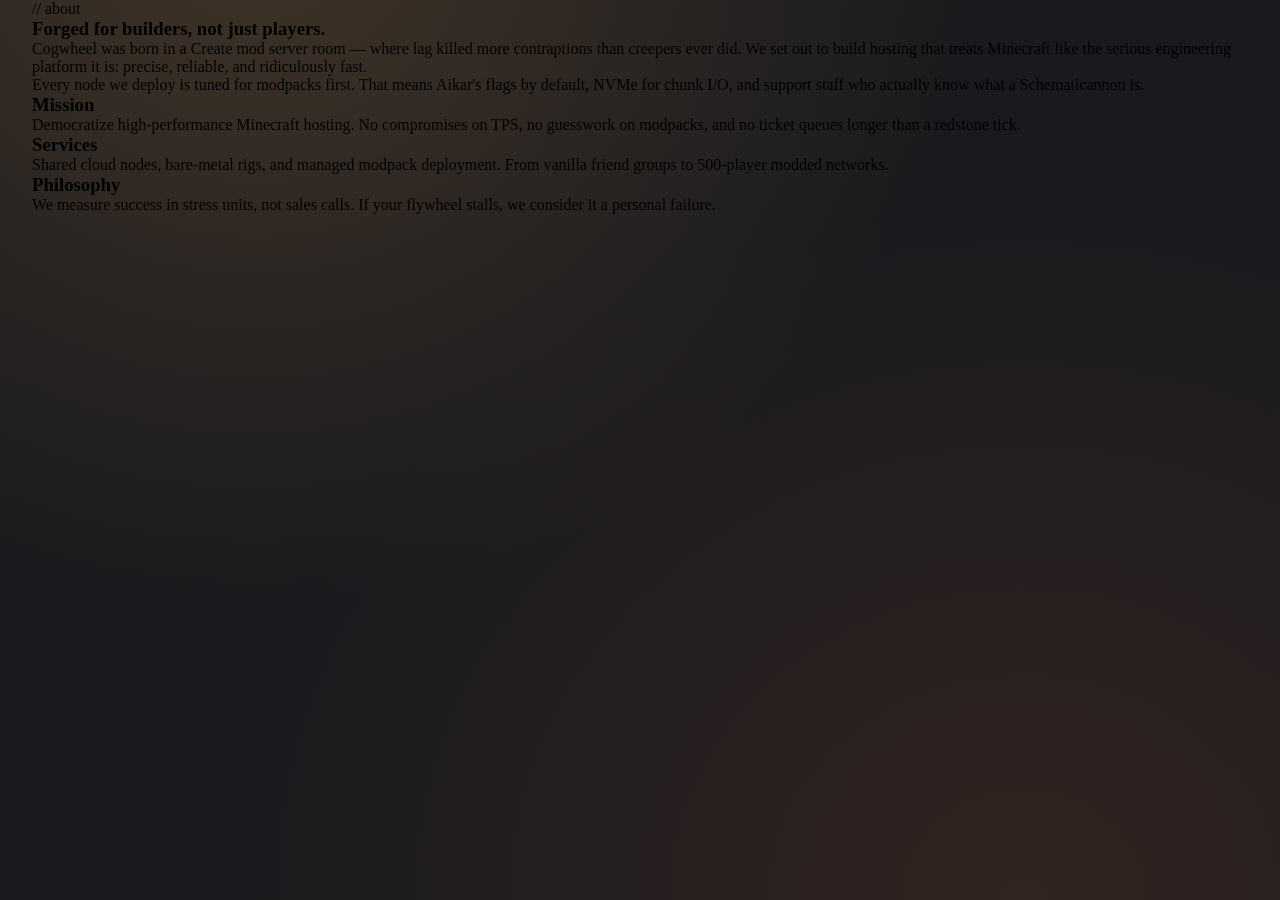
==== pages/about.html @ 3399e0dd "feat: add about page and form structure with associated styles" ====
<!doctype html>
<html lang="en">
  <head>
    <meta charset="UTF-8" />
    <meta name="viewport" content="width=device-width, initial-scale=1.0" />
    <link rel="stylesheet" href="../styles/reset.css" />
    <link rel="stylesheet" href="../styles/variables.css" />
    <link rel="stylesheet" href="../styles/main.css" />
    <link rel="stylesheet" href="../styles/about.css" />
    <link rel="preconnect" href="https://fonts.googleapis.com" />
    <link rel="preconnect" href="https://fonts.gstatic.com" crossorigin />
    <link
      href="https://fonts.googleapis.com/css2?family=Cinzel:wght@400..900&family=Inter:ital,opsz,wght@0,14..32,100..900;1,14..32,100..900&family=JetBrains+Mono:ital,wght@0,100..800;1,100..800&display=swap"
      rel="stylesheet"
    />
    <title>Cogwheel Hosting - About</title>
  </head>

  <body>
    <section class="about">
      <div class="container">
        <div class="about-text">
          <span class="copper-text">// about</span>
          <h3 class="title">Forged for builders, <span class="accent">not just players</span>.</h3>
          <p class="paragraph">
            Cogwheel was born in a Create mod server room — where lag killed more contraptions than
            creepers ever did. We set out to build hosting that treats Minecraft like the serious
            engineering platform it is: precise, reliable, and ridiculously fast.
          </p>
          <p class="paragraph">
            Every node we deploy is tuned for modpacks first. That means Aikar's flags by default,
            NVMe for chunk I/O, and support staff who actually know what a Schematicannon is.
          </p>
        </div>
        <div class="about-cards">
          <div class="card">
            <h3 class="card-title">Mission</h3>
            <p class="card-paragraph">
              Democratize high-performance Minecraft hosting. No compromises on TPS, no guesswork on
              modpacks, and no ticket queues longer than a redstone tick.
            </p>
          </div>
          <div class="card">
            <h3 class="card-title">Services</h3>
            <p class="card-paragraph">
              Shared cloud nodes, bare-metal rigs, and managed modpack deployment. From vanilla
              friend groups to 500-player modded networks.
            </p>
          </div>
          <div class="card">
            <h3 class="card-title">Philosophy</h3>
            <p class="card-paragraph">
              We measure success in stress units, not sales calls. If your flywheel stalls, we
              consider it a personal failure.
            </p>
          </div>
        </div>
      </div>
    </section>
  </body>
</html>
---- styles/variables.css ----
:root {
  /* Font-families */
  --font-family-primary: "Inter", sans-serif;
  --font-family-monospaced: "JetBrains Mono", monospace;
  --font-family-titles: "Cinzel", serif;

  /* Font-sizes */
  --font-size-sm: 0.875rem; /* 14px - Metadados, datas, labels de formulário e rodapés */
  --font-size-base: 1rem; /* 16px - Padrão universal e obrigatório para textos e parágrafos */
  --font-size-md: 1.25rem; /* 20px - Subtítulos (H3/H4) ou textos de destaque no card */
  --font-size-lg: 2rem; /* 32px - Títulos de seção (H2) */
  --font-size-xlg: 4rem; /* 64px - Títulos gigantes da Hero Section (H1) */

  /* Texts Colors */
  --text-main: hsl(37, 35%, 91%);
  --text-muted: hsl(36, 10%, 60%);
  --text-accent-brass: hsl(39, 82%, 60%);

  /* Metallic Colours */
  --andesite-dark: hsl(240, 7%, 11%);
  --andesite-polish: hsl(240, 5%, 18%);
  --andesite-highlight: hsl(240, 4%, 40%);

  --brass-dark: hsl(36, 56%, 35%);
  --brass-base: hsl(36, 64%, 54%);
  --brass-highlight: hsl(33, 84%, 63%);

  --copper-dark: hsl(20, 48%, 27%);
  --copper-base: hsl(20, 51%, 38%);
  --copper-highlight: hsl(20, 63%, 48%);

  /* Button Specific Colours */

  --btn-brass-top: #ffc570;
  --btn-brass-base: #f0a950;
  --btn-brass-bottom: #d4983e;
  --btn-brass-border: #d4983e;
  --btn-brass-text: #121214;

  --btn-andesite-top: #43434c;
  --btn-andesite-base: #2c2c31;
  --btn-andesite-bottom: #1a1a1e;
  --btn-andesite-border: #3f3f46;
  --btn-andesite-text: #b5b5ba;
  --btn-andesite-text-hover: #ffffff;
}
---- styles/main.css ----
.container {
  max-width: 1280px;
  width: 100%;
  padding: 0 2rem;
  margin: 0 auto;
}

body {
  width: 100%;
  min-height: 100vh;
  background-attachment: fixed;

  /* Background gradient color */
  background-color: var(--andesite-dark);
  background-image:
    radial-gradient(
      ellipse at 20% -10%,
      color-mix(in srgb, var(--brass-highlight) 18%, transparent),
      transparent 50%
    ),
    radial-gradient(
      ellipse at 80% 100%,
      color-mix(in srgb, var(--copper-highlight) 14%, transparent),
      transparent 55%
    );
}

/* ----------------------- Navbar Styling ------------------------- */
.navbar {
  width: 100%;
  padding: 1.5rem 0;

  display: flex;
  justify-content: space-between;
  align-items: center;
}

.navbar .logo {
  font-family: var(--font-family-primary);
  font-size: var(--font-size-sm);
  font-weight: 400;
  color: var(--text-muted);
  letter-spacing: 0.3em;
  text-transform: uppercase;
}

.navbar .accent {
  font-family: var(--font-family-titles);
  font-size: var(--font-size-md);
  font-weight: 500;
  letter-spacing: 0.05em;
  color: var(--text-accent-brass);
}

.navbar .navbar-list {
  width: 50%;

  display: flex;
  justify-content: flex-end;
  align-items: center;
  gap: 2.75rem;

  font-family: var(--font-family-primary);
  font-size: var(--font-size-sm);
  color: var(--text-muted);
}

.navbar .navbar-item {
  transition: 0.2s all ease-in-out;
}

.navbar .navbar-item:hover {
  transform: translateY(-1px);
  color: var(--btn-andesite-text-hover);
}

/* ----------------------- Hero Styling ------------------------- */
.hero {
  margin-top: 8rem;
}

.hero .container {
  display: flex;
  flex-direction: column;
  gap: 2rem;
}

.hero .title {
  font-family: var(--font-family-titles);
  font-size: var(--font-size-xlg);
  font-weight: 500;
  line-height: 0.95;
  text-align: center;
  color: var(--text-main);
}

.hero .accent {
  color: var(--text-accent-brass);
}

.hero .paragraph {
  width: 50%;
  margin: 0 auto;

  font-family: var(--font-family-primary);
  font-size: var(--font-size-md);
  font-weight: 400;
  text-align: center;
  color: var(--text-muted);
}

/* ----------------------- Hero Buttons Styling ------------------------- */
.container-btns {
  margin-top: 2rem;

  display: flex;
  justify-content: center;
  align-items: center;
  gap: 1rem;
}

.container-btns .btn {
  padding: 1rem 2.5rem;

  border: none;
  border-radius: 8px;
  cursor: pointer;

  font-size: var(--font-size-base);
  font-family: var(--font-family-monospaced);
  transition: all 0.2s ease;
}

.container-btns .brass-plate {
  font-family: var(--font-family-titles);
  font-weight: 500;
  color: var(--btn-brass-text);

  background: linear-gradient(180deg, var(--btn-brass-base) 0%, var(--btn-brass-bottom) 100%);
  border-color: var(--btn-brass-border);
  box-shadow:
    inset 0 1px 1px rgba(255, 255, 255, 0.4),
    0 4px 12px rgba(240, 169, 80, 0.2);
}

.container-btns .brass-plate:hover {
  background: linear-gradient(180deg, var(--btn-brass-top) 0%, var(--btn-brass-base) 100%);
  transform: translateY(-2px);
  box-shadow:
    inset 0 1px 1px rgba(255, 255, 255, 0.6),
    0 6px 16px rgba(240, 169, 80, 0.3);
}

/* Estado Active (Momento do clique) */
.container-btns .brass-plate:active {
  transform: translateY(0);
  box-shadow: none;
}

.container-btns .andesite-casing {
  background: linear-gradient(180deg, var(--btn-andesite-base) 0%, var(--btn-andesite-bottom) 100%);
  color: var(--btn-andesite-text);
  border: 1px solid var(--btn-andesite-border);
  box-shadow: inset 0 1px 1px rgba(255, 255, 255, 0.05);
}

.container-btns .andesite-casing:hover {
  background: linear-gradient(180deg, var(--btn-andesite-top) 0%, var(--btn-andesite-base) 100%);
  color: var(--btn-andesite-text-hover);
  border-color: #52525b;
  transform: translateY(-2px);
  box-shadow:
    inset 0 1px 1px rgba(255, 255, 255, 0.1),
    0 4px 12px rgba(0, 0, 0, 0.3);
}

.container-btns .andesite-casing:active {
  transform: translateY(0);
  box-shadow: inset 0 2px 4px rgba(0, 0, 0, 0.2);
}
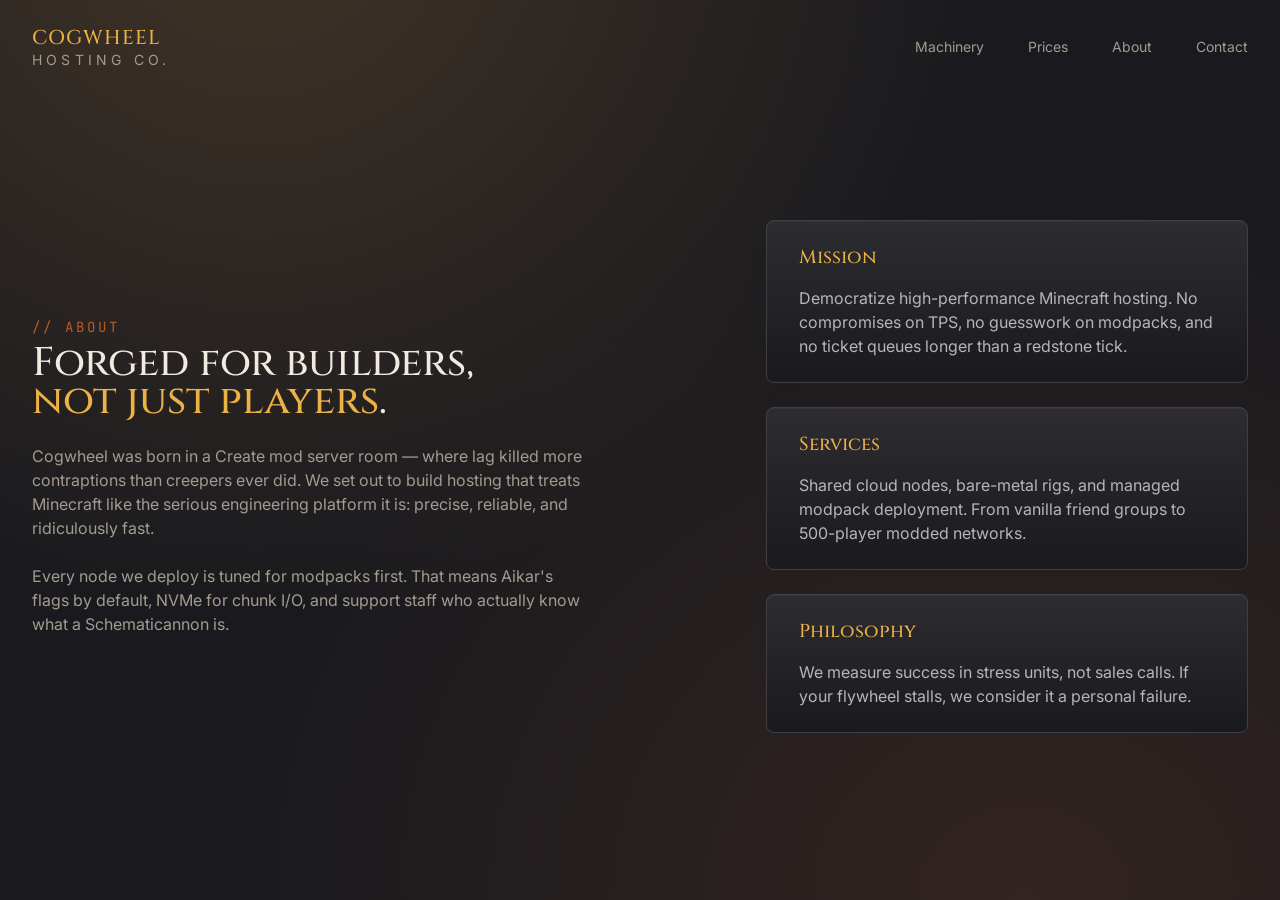
==== commit b2ab05c3: "feat: add header navigation to page about and update about section styling" ====
--- a/pages/about.html
+++ b/pages/about.html
@@ -17,11 +17,26 @@
   </head>
 
   <body>
+    <header class="header">
+      <div class="container">
+        <nav class="navbar">
+          <h3 class="logo"><span class="accent">Cogwheel</span><br />hosting co.</h3>
+          <ul class="navbar-list">
+            <li class="navbar-item"><a class="navbar-link" href="">Machinery</a></li>
+            <li class="navbar-item"><a class="navbar-link" href="">Prices</a></li>
+            <li class="navbar-item"><a class="navbar-link" href="./pages/about.html">About</a></li>
+            <li class="navbar-item"><a class="navbar-link" href="">Contact</a></li>
+          </ul>
+        </nav>
+      </div>
+    </header>
     <section class="about">
       <div class="container">
         <div class="about-text">
           <span class="copper-text">// about</span>
-          <h3 class="title">Forged for builders, <span class="accent">not just players</span>.</h3>
+          <h3 class="title">
+            Forged for builders,<br /><span class="accent">not just players</span>.
+          </h3>
           <p class="paragraph">
             Cogwheel was born in a Create mod server room — where lag killed more contraptions than
             creepers ever did. We set out to build hosting that treats Minecraft like the serious
--- a/styles/variables.css
+++ b/styles/variables.css
@@ -8,7 +8,7 @@
   --font-size-sm: 0.875rem; /* 14px - Metadados, datas, labels de formulário e rodapés */
   --font-size-base: 1rem; /* 16px - Padrão universal e obrigatório para textos e parágrafos */
   --font-size-md: 1.25rem; /* 20px - Subtítulos (H3/H4) ou textos de destaque no card */
-  --font-size-lg: 2rem; /* 32px - Títulos de seção (H2) */
+  --font-size-lg: 2.5rem; /* 32px - Títulos de seção (H2) */
   --font-size-xlg: 4rem; /* 64px - Títulos gigantes da Hero Section (H1) */
 
   /* Texts Colors */
@@ -28,6 +28,7 @@
   --copper-dark: hsl(20, 48%, 27%);
   --copper-base: hsl(20, 51%, 38%);
   --copper-highlight: hsl(20, 63%, 48%);
+  --copper-text: hsl(21, 64%, 44%);
 
   /* Button Specific Colours */
 
--- a/styles/main.css
+++ b/styles/main.css
@@ -166,7 +166,7 @@
 
 .container-btns .andesite-casing:hover {
   background: linear-gradient(180deg, var(--btn-andesite-top) 0%, var(--btn-andesite-base) 100%);
-  color: var(--btn-andesite-text-hover);
+  color: var(--text-accent-brass);
   border-color: #52525b;
   transform: translateY(-2px);
   box-shadow:
--- a/styles/about.css
+++ b/styles/about.css
@@ -0,0 +1,73 @@
+.about .container {
+  margin-top: 8rem;
+  display: flex;
+  align-items: center;
+  gap: 2rem;
+}
+
+.about .about-text,
+.about .about-cards {
+  display: flex;
+  flex-direction: column;
+  gap: 1.5rem;
+}
+
+/* ----------------------- About Left Side ------------------------- */
+.about-text .copper-text {
+  font-family: var(--font-family-monospaced);
+  font-size: var(--font-size-sm);
+  font-weight: 400;
+  letter-spacing: 3px;
+  color: var(--copper-text);
+  text-transform: uppercase;
+}
+
+.about-text .title {
+  margin-top: -1rem;
+  font-family: var(--font-family-titles);
+  font-size: var(--font-size-lg);
+  font-weight: 500;
+  line-height: 0.95;
+  color: var(--text-main);
+}
+
+.about-text .accent {
+  color: var(--text-accent-brass);
+}
+
+.about-text .paragraph {
+  max-width: 80%;
+  font-family: var(--font-family-primary);
+  line-height: 1.5;
+  color: var(--text-muted);
+}
+
+/* ----------------------- About Right Side ------------------------- */
+.about-cards .card {
+  padding: 1.5rem 2rem;
+  background: linear-gradient(180deg, var(--btn-andesite-base) 0%, var(--btn-andesite-bottom) 100%);
+  color: var(--btn-andesite-text);
+  border: 1px solid var(--btn-andesite-border);
+  border-radius: 8px;
+  box-shadow: inset 0 1px 1px rgba(255, 255, 255, 0.05);
+  transition: 0.2s all ease-in-out;
+}
+
+.about-cards .card:hover {
+  transform: translateY(-2px);
+  box-shadow:
+    inset 0 1px 1px rgba(255, 255, 255, 0.1),
+    0 4px 12px rgba(0, 0, 0, 0.3);
+}
+
+.card .card-title {
+  margin-bottom: 1rem;
+  font-family: var(--font-family-titles);
+  font-weight: 500;
+  color: var(--text-accent-brass);
+}
+
+.card .card-paragraph {
+  font-family: var(--font-family-primary);
+  line-height: 1.5;
+}
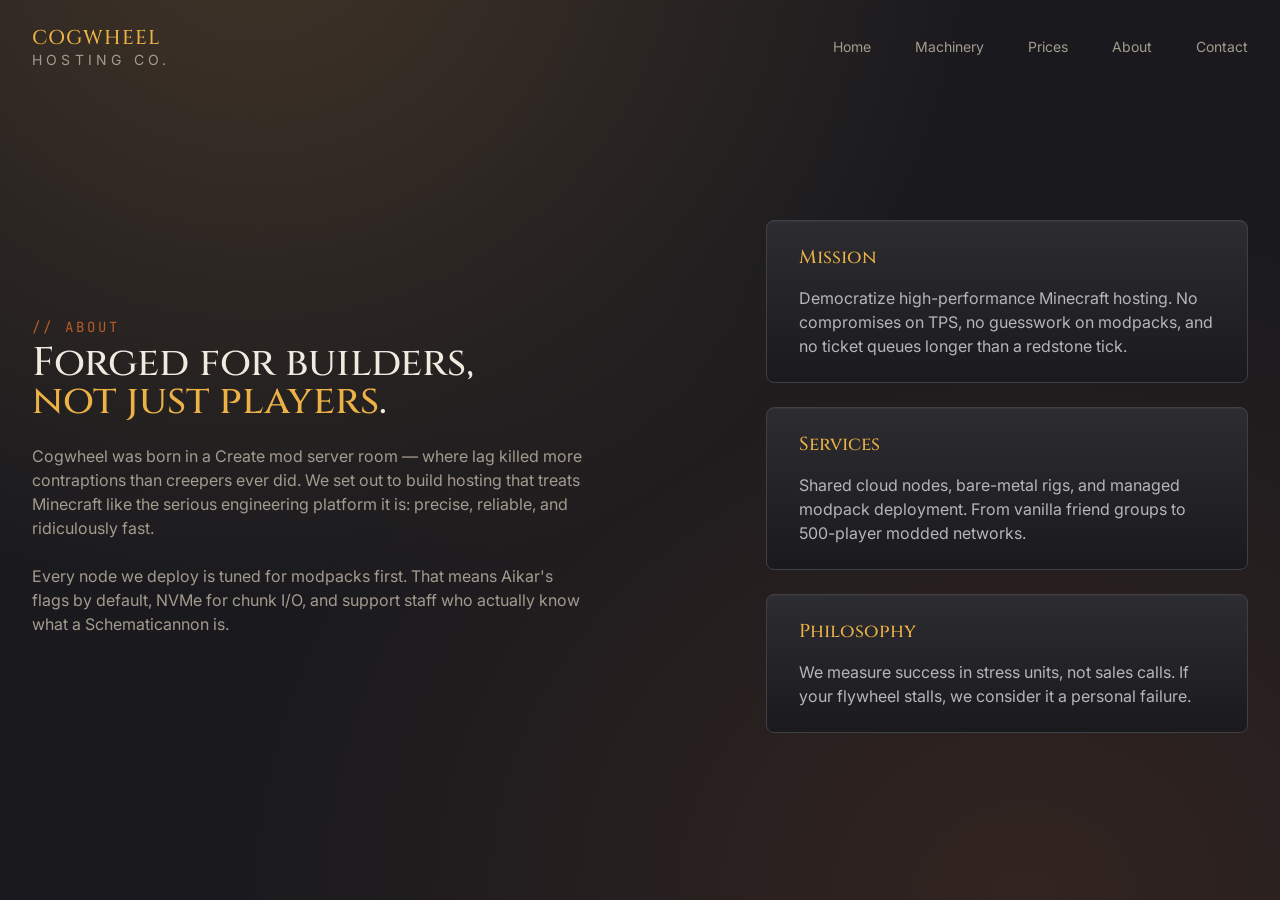
==== commit 22902d8d: "feat: update navigation links to include Home and add prices section" ====
--- a/pages/about.html
+++ b/pages/about.html
@@ -5,7 +5,7 @@
     <meta name="viewport" content="width=device-width, initial-scale=1.0" />
     <link rel="stylesheet" href="../styles/reset.css" />
     <link rel="stylesheet" href="../styles/variables.css" />
-    <link rel="stylesheet" href="../styles/main.css" />
+    <link rel="stylesheet" href="../styles/index.css" />
     <link rel="stylesheet" href="../styles/about.css" />
     <link rel="preconnect" href="https://fonts.googleapis.com" />
     <link rel="preconnect" href="https://fonts.gstatic.com" crossorigin />
@@ -22,6 +22,7 @@
         <nav class="navbar">
           <h3 class="logo"><span class="accent">Cogwheel</span><br />hosting co.</h3>
           <ul class="navbar-list">
+            <li class="navbar-item"><a class="navbar-link" href="../index.html">Home</a></li>
             <li class="navbar-item"><a class="navbar-link" href="">Machinery</a></li>
             <li class="navbar-item"><a class="navbar-link" href="">Prices</a></li>
             <li class="navbar-item"><a class="navbar-link" href="./pages/about.html">About</a></li>
@@ -30,6 +31,7 @@
         </nav>
       </div>
     </header>
+
     <section class="about">
       <div class="container">
         <div class="about-text">
--- a/styles/index.css
+++ b/styles/index.css
@@ -0,0 +1,276 @@
+.container {
+  max-width: 1280px;
+  width: 100%;
+  padding: 0 2rem;
+  margin: 0 auto;
+}
+
+body {
+  width: 100%;
+  min-height: 100vh;
+  background-attachment: fixed;
+
+  /* Background gradient color */
+  background-color: var(--andesite-dark);
+  background-image:
+    radial-gradient(
+      ellipse at 20% -10%,
+      color-mix(in srgb, var(--brass-highlight) 18%, transparent),
+      transparent 50%
+    ),
+    radial-gradient(
+      ellipse at 80% 100%,
+      color-mix(in srgb, var(--copper-highlight) 14%, transparent),
+      transparent 55%
+    );
+}
+
+/* ----------------------- Navbar Styling ------------------------- */
+.navbar {
+  width: 100%;
+  padding: 1.5rem 0;
+
+  display: flex;
+  justify-content: space-between;
+  align-items: center;
+}
+
+.navbar .logo {
+  font-family: var(--font-family-primary);
+  font-size: var(--font-size-sm);
+  font-weight: 400;
+  color: var(--text-muted);
+  letter-spacing: 0.3em;
+  text-transform: uppercase;
+}
+
+.navbar .accent {
+  font-family: var(--font-family-titles);
+  font-size: var(--font-size-md);
+  font-weight: 500;
+  letter-spacing: 0.05em;
+  color: var(--text-accent-brass);
+}
+
+.navbar .navbar-list {
+  width: 50%;
+
+  display: flex;
+  justify-content: flex-end;
+  align-items: center;
+  gap: 2.75rem;
+
+  font-family: var(--font-family-primary);
+  font-size: var(--font-size-sm);
+  color: var(--text-muted);
+}
+
+.navbar .navbar-item {
+  transition: 0.2s all ease-in-out;
+}
+
+.navbar .navbar-item:hover {
+  transform: translateY(-1px);
+  color: var(--btn-andesite-text-hover);
+}
+
+/* ----------------------- Hero Styling ------------------------- */
+.hero {
+  padding: 11rem 0;
+}
+
+.hero .container {
+  display: flex;
+  flex-direction: column;
+  gap: 2rem;
+}
+
+.hero .title {
+  font-family: var(--font-family-titles);
+  font-size: var(--font-size-xlg);
+  font-weight: 500;
+  line-height: 0.95;
+  text-align: center;
+  color: var(--text-main);
+}
+
+.hero .accent {
+  color: var(--text-accent-brass);
+}
+
+.hero .paragraph {
+  width: 50%;
+  margin: 0 auto;
+
+  font-family: var(--font-family-primary);
+  font-size: var(--font-size-md);
+  font-weight: 400;
+  text-align: center;
+  color: var(--text-muted);
+}
+
+/* ----------------------- Hero Buttons Styling ------------------------- */
+.container-btns {
+  margin-top: 2rem;
+
+  display: flex;
+  justify-content: center;
+  align-items: center;
+  gap: 1rem;
+}
+
+.container-btns .btn {
+  padding: 1rem 2.5rem;
+
+  border: none;
+  border-radius: 8px;
+  cursor: pointer;
+
+  font-size: var(--font-size-base);
+  font-family: var(--font-family-monospaced);
+  transition: all 0.2s ease;
+}
+
+.container-btns .brass-plate {
+  font-family: var(--font-family-titles);
+  font-weight: 500;
+  color: var(--btn-brass-text);
+
+  background: linear-gradient(180deg, var(--btn-brass-base) 0%, var(--btn-brass-bottom) 100%);
+  border-color: var(--btn-brass-border);
+  box-shadow:
+    inset 0 1px 1px rgba(255, 255, 255, 0.4),
+    0 4px 12px rgba(240, 169, 80, 0.2);
+}
+
+.container-btns .brass-plate:hover {
+  background: linear-gradient(180deg, var(--btn-brass-top) 0%, var(--btn-brass-base) 100%);
+  transform: translateY(-2px);
+  box-shadow:
+    inset 0 1px 1px rgba(255, 255, 255, 0.6),
+    0 6px 16px rgba(240, 169, 80, 0.3);
+}
+
+/* Estado Active (Momento do clique) */
+.container-btns .brass-plate:active {
+  transform: translateY(0);
+  box-shadow: none;
+}
+
+.container-btns .andesite-casing {
+  background: linear-gradient(180deg, var(--btn-andesite-base) 0%, var(--btn-andesite-bottom) 100%);
+  color: var(--btn-andesite-text);
+  border: 1px solid var(--btn-andesite-border);
+  box-shadow: inset 0 1px 1px rgba(255, 255, 255, 0.05);
+}
+
+.container-btns .andesite-casing:hover {
+  background: linear-gradient(180deg, var(--btn-andesite-top) 0%, var(--btn-andesite-base) 100%);
+  color: var(--text-accent-brass);
+  border-color: #52525b;
+  transform: translateY(-2px);
+  box-shadow:
+    inset 0 1px 1px rgba(255, 255, 255, 0.1),
+    0 4px 12px rgba(0, 0, 0, 0.3);
+}
+
+.container-btns .andesite-casing:active {
+  transform: translateY(0);
+  box-shadow: inset 0 2px 4px rgba(0, 0, 0, 0.2);
+}
+
+/* ----------------------- Machinery Texts Styling ------------------------- */
+.machinery .container {
+  padding: 5rem 0;
+}
+
+.machinery .machinery-text {
+  margin-bottom: 3rem;
+  width: 100%;
+  display: flex;
+  align-items: center;
+  justify-content: center;
+  gap: 3rem;
+}
+
+.machinery-text div {
+  width: 50%;
+  display: flex;
+  flex-direction: column;
+  align-items: flex-end;
+}
+
+.machinery-text .left {
+  align-items: flex-start;
+}
+
+.machinery-text .copper-text {
+  font-family: var(--font-family-monospaced);
+  font-size: var(--font-size-sm);
+  font-weight: 400;
+  letter-spacing: 3px;
+  color: var(--copper-text);
+  text-transform: uppercase;
+}
+
+.machinery-text .title {
+  margin-top: 1rem;
+  font-family: var(--font-family-titles);
+  font-size: var(--font-size-lg);
+  font-weight: 500;
+  line-height: 0.95;
+  color: var(--text-main);
+}
+
+.machinery-text .accent {
+  color: var(--text-accent-brass);
+}
+
+.machinery-text .paragraph {
+  width: 80%;
+  font-family: var(--font-family-primary);
+  line-height: 1.5;
+  color: var(--text-muted);
+}
+
+/* ----------------------- Machinery Cards Styling ------------------------- */
+.machinery-cards {
+  display: grid;
+  grid-template-columns: repeat(3, 1fr);
+  gap: 1.5rem;
+}
+
+.machinery-cards .card {
+  padding: 2rem;
+  display: flex;
+  flex-direction: column;
+  gap: 1rem;
+  background: linear-gradient(180deg, var(--btn-andesite-base) 0%, var(--btn-andesite-bottom) 100%);
+  color: var(--btn-andesite-text);
+  border: 1px solid var(--btn-andesite-border);
+  border-radius: 8px;
+  box-shadow: inset 0 1px 1px rgba(255, 255, 255, 0.05);
+  transition: 0.2s all ease-in-out;
+}
+
+.card .card-number {
+  font-family: var(--font-family-monospaced);
+  font-size: calc(var(--font-size-sm) - 3px);
+  font-weight: 400;
+  letter-spacing: 3px;
+  color: var(--copper-text);
+  text-transform: uppercase;
+}
+
+.card .title {
+  color: var(--text-accent-brass);
+  font-family: var(--font-family-titles);
+  font-size: var(--font-size-md);
+  font-weight: 500;
+}
+
+.card .paragraph {
+  font-family: var(--font-family-primary);
+  line-height: 1.5;
+  color: var(--text-muted);
+}
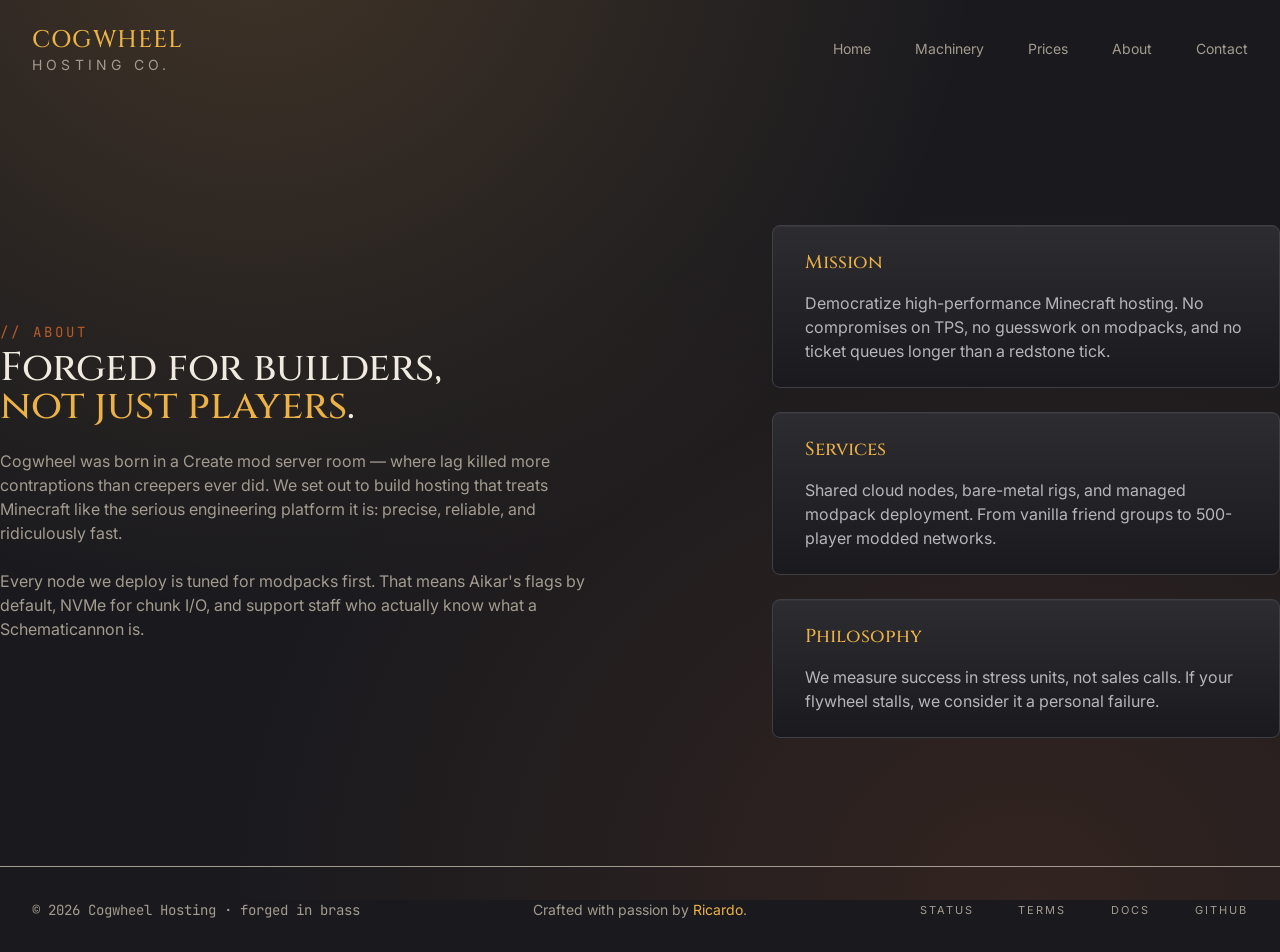
==== commit d7b6da67: "feat: add footer to about page and update footer styles in index.css" ====
--- a/pages/about.html
+++ b/pages/about.html
@@ -74,5 +74,21 @@
         </div>
       </div>
     </section>
+
+    <footer class="footer">
+      <div class="container">
+        <span class="copyright">© 2026 Cogwheel Hosting · forged in brass</span>
+        <p class="paragraph">
+          Crafted with passion by <span class="accent"><a href="">Ricardo</a></span
+          >.
+        </p>
+        <ul class="footer-list">
+          <li class="list-item">Status</li>
+          <li class="list-item">Terms</li>
+          <li class="list-item">Docs</li>
+          <li class="list-item">Github</li>
+        </ul>
+      </div>
+    </footer>
   </body>
 </html>
--- a/styles/variables.css
+++ b/styles/variables.css
@@ -7,7 +7,7 @@
   /* Font-sizes */
   --font-size-sm: 0.875rem; /* 14px - Metadados, datas, labels de formulário e rodapés */
   --font-size-base: 1rem; /* 16px - Padrão universal e obrigatório para textos e parágrafos */
-  --font-size-md: 1.25rem; /* 20px - Subtítulos (H3/H4) ou textos de destaque no card */
+  --font-size-md: 1.5rem; /* 20px - Subtítulos (H3/H4) ou textos de destaque no card */
   --font-size-lg: 2.5rem; /* 32px - Títulos de seção (H2) */
   --font-size-xlg: 4rem; /* 64px - Títulos gigantes da Hero Section (H1) */
 
--- a/styles/index.css
+++ b/styles/index.css
@@ -1,3 +1,4 @@
+/* ----------------------- Global Styling ------------------------- */
 .container {
   max-width: 1280px;
   width: 100%;
@@ -8,9 +9,9 @@
 body {
   width: 100%;
   min-height: 100vh;
+
+  font-family: var(--font-family-primary);
   background-attachment: fixed;
-
-  /* Background gradient color */
   background-color: var(--andesite-dark);
   background-image:
     radial-gradient(
@@ -25,6 +26,69 @@
     );
 }
 
+.title {
+  font-family: var(--font-family-titles);
+  font-weight: 500;
+  line-height: 0.95;
+  color: var(--text-main);
+}
+
+.paragraph,
+.navbar-list {
+  color: var(--text-muted);
+  line-height: 1.5;
+  font-weight: 400;
+}
+
+.accent {
+  color: var(--text-accent-brass);
+}
+
+.copper-text {
+  font-family: var(--font-family-monospaced);
+  font-size: var(--font-size-sm);
+  font-weight: 400;
+  letter-spacing: 3px;
+  color: var(--copper-text);
+  text-transform: uppercase;
+}
+
+.btn {
+  padding: 1rem 2.5rem;
+
+  border: none;
+  border-radius: 8px;
+  cursor: pointer;
+  transition: all 0.2s ease-in-out;
+}
+
+.brass-plate {
+  font-family: var(--font-family-titles);
+  font-weight: 500;
+  color: var(--btn-brass-text);
+
+  background: linear-gradient(180deg, var(--btn-brass-base) 0%, var(--btn-brass-bottom) 100%);
+  border-color: var(--btn-brass-border);
+  box-shadow:
+    inset 0 1px 1px rgba(255, 255, 255, 0.4),
+    0 4px 12px rgba(240, 169, 80, 0.2);
+}
+
+.brass-plate:hover {
+  background: linear-gradient(180deg, var(--btn-brass-top) 0%, var(--btn-brass-base) 100%);
+  transform: translateY(-2px);
+  box-shadow:
+    inset 0 1px 1px rgba(255, 255, 255, 0.6),
+    0 6px 16px rgba(240, 169, 80, 0.3);
+}
+
+.machinery-cards,
+.cards-prices {
+  display: grid;
+  grid-template-columns: repeat(3, 1fr);
+  gap: 1.5rem;
+}
+
 /* ----------------------- Navbar Styling ------------------------- */
 .navbar {
   width: 100%;
@@ -36,7 +100,6 @@
 }
 
 .navbar .logo {
-  font-family: var(--font-family-primary);
   font-size: var(--font-size-sm);
   font-weight: 400;
   color: var(--text-muted);
@@ -49,7 +112,6 @@
   font-size: var(--font-size-md);
   font-weight: 500;
   letter-spacing: 0.05em;
-  color: var(--text-accent-brass);
 }
 
 .navbar .navbar-list {
@@ -60,9 +122,7 @@
   align-items: center;
   gap: 2.75rem;
 
-  font-family: var(--font-family-primary);
   font-size: var(--font-size-sm);
-  color: var(--text-muted);
 }
 
 .navbar .navbar-item {
@@ -86,27 +146,16 @@
 }
 
 .hero .title {
-  font-family: var(--font-family-titles);
   font-size: var(--font-size-xlg);
-  font-weight: 500;
-  line-height: 0.95;
-  text-align: center;
-  color: var(--text-main);
-}
-
-.hero .accent {
-  color: var(--text-accent-brass);
+  text-align: center;
 }
 
 .hero .paragraph {
   width: 50%;
   margin: 0 auto;
 
-  font-family: var(--font-family-primary);
   font-size: var(--font-size-md);
-  font-weight: 400;
-  text-align: center;
-  color: var(--text-muted);
+  text-align: center;
 }
 
 /* ----------------------- Hero Buttons Styling ------------------------- */
@@ -120,41 +169,13 @@
 }
 
 .container-btns .btn {
-  padding: 1rem 2.5rem;
-
-  border: none;
-  border-radius: 8px;
-  cursor: pointer;
-
   font-size: var(--font-size-base);
   font-family: var(--font-family-monospaced);
-  transition: all 0.2s ease;
 }
 
 .container-btns .brass-plate {
   font-family: var(--font-family-titles);
-  font-weight: 500;
   color: var(--btn-brass-text);
-
-  background: linear-gradient(180deg, var(--btn-brass-base) 0%, var(--btn-brass-bottom) 100%);
-  border-color: var(--btn-brass-border);
-  box-shadow:
-    inset 0 1px 1px rgba(255, 255, 255, 0.4),
-    0 4px 12px rgba(240, 169, 80, 0.2);
-}
-
-.container-btns .brass-plate:hover {
-  background: linear-gradient(180deg, var(--btn-brass-top) 0%, var(--btn-brass-base) 100%);
-  transform: translateY(-2px);
-  box-shadow:
-    inset 0 1px 1px rgba(255, 255, 255, 0.6),
-    0 6px 16px rgba(240, 169, 80, 0.3);
-}
-
-/* Estado Active (Momento do clique) */
-.container-btns .brass-plate:active {
-  transform: translateY(0);
-  box-shadow: none;
 }
 
 .container-btns .andesite-casing {
@@ -204,42 +225,16 @@
   align-items: flex-start;
 }
 
-.machinery-text .copper-text {
-  font-family: var(--font-family-monospaced);
-  font-size: var(--font-size-sm);
-  font-weight: 400;
-  letter-spacing: 3px;
-  color: var(--copper-text);
-  text-transform: uppercase;
-}
-
 .machinery-text .title {
   margin-top: 1rem;
-  font-family: var(--font-family-titles);
   font-size: var(--font-size-lg);
-  font-weight: 500;
-  line-height: 0.95;
-  color: var(--text-main);
-}
-
-.machinery-text .accent {
-  color: var(--text-accent-brass);
 }
 
 .machinery-text .paragraph {
   width: 80%;
-  font-family: var(--font-family-primary);
-  line-height: 1.5;
-  color: var(--text-muted);
 }
 
 /* ----------------------- Machinery Cards Styling ------------------------- */
-.machinery-cards {
-  display: grid;
-  grid-template-columns: repeat(3, 1fr);
-  gap: 1.5rem;
-}
-
 .machinery-cards .card {
   padding: 2rem;
   display: flex;
@@ -253,7 +248,7 @@
   transition: 0.2s all ease-in-out;
 }
 
-.card .card-number {
+.machinery-cards .card .card-number {
   font-family: var(--font-family-monospaced);
   font-size: calc(var(--font-size-sm) - 3px);
   font-weight: 400;
@@ -262,15 +257,217 @@
   text-transform: uppercase;
 }
 
-.card .title {
+.machinery-cards .card .title {
   color: var(--text-accent-brass);
-  font-family: var(--font-family-titles);
   font-size: var(--font-size-md);
+}
+
+/* ----------------------- Prices Styling ------------------------- */
+.prices .container {
+  display: flex;
+  flex-direction: column;
+  align-items: center;
+  padding: 8rem 0;
+}
+
+.prices .title {
+  margin: 1rem 0 1rem;
+  font-size: var(--font-size-lg);
+}
+
+.prices .cards-prices {
+  margin-top: 3.5rem;
+  width: 100%;
+}
+
+.cards-prices .card {
+  display: flex;
+  flex-direction: column;
+  justify-content: space-around;
+  padding: 1.5rem 2rem;
+  background: linear-gradient(180deg, var(--btn-andesite-base) 0%, var(--btn-andesite-bottom) 100%);
+  color: var(--btn-andesite-text);
+  border: 1px solid var(--btn-andesite-border);
+  border-radius: 8px;
+  box-shadow: inset 0 1px 1px rgba(255, 255, 255, 0.05);
+  transition: 0.2s all ease-in-out;
+}
+
+.cards-prices .featured {
+  position: relative;
+  transform: scale(1.05);
+  border-color: color-mix(in srgb, var(--brass-highlight) 60%, transparent);
+
+  box-shadow:
+    0 20px 40px rgba(0, 0, 0, 0.4),
+    0 0 50px color-mix(in srgb, var(--brass-highlight) 20%, transparent),
+    inset 0 1px 2px color-mix(in srgb, var(--brass-highlight) 50%, transparent);
+}
+
+.cards-prices .featured .badge {
+  position: absolute;
+  top: -2%;
+  left: 50%;
+  transform: translateX(-50%);
+  padding: 0.3rem 0.6rem;
+
+  background: linear-gradient(180deg, var(--btn-brass-top) 0%, var(--btn-brass-base) 100%);
+  border-radius: 16px;
+
+  font-family: var(--font-family-titles);
+  font-size: calc(var(--font-size-sm) - 3px);
+  text-transform: uppercase;
   font-weight: 500;
-}
-
-.card .paragraph {
-  font-family: var(--font-family-primary);
-  line-height: 1.5;
+  text-align: center;
+  color: var(--andesite-dark);
+  letter-spacing: 3px;
+}
+
+.cards-prices .card .title {
+  margin: 0;
+  font-size: var(--font-size-md);
+  color: var(--text-accent-brass);
+}
+
+.cards-prices .card .sub-title {
+  font-family: var(--font-family-monospaced);
+  font-size: calc(var(--font-size-sm) - 3px);
+  font-weight: 400;
+  letter-spacing: 3px;
+  text-transform: uppercase;
+}
+
+.cards-prices .card .price {
+  margin: 2rem 0;
+  font-size: var(--font-size-lg);
+  font-family: var(--font-family-titles);
+  font-weight: 400;
+  color: var(--text-main);
+}
+
+.cards-prices .card .month {
+  margin-left: 4px;
+  font-size: var(--font-size-sm);
+  font-family: var(--font-family-monospaced);
   color: var(--text-muted);
 }
+
+.cards-prices .card .card-specs {
+  margin-bottom: 2rem;
+  display: flex;
+  justify-content: center;
+  align-items: center;
+  gap: 2rem;
+}
+
+.cards-prices .card .card-specs .spec {
+  width: 100%;
+  font-size: calc(var(--font-size-base) - 5px);
+  text-transform: uppercase;
+  padding: 1rem 2rem;
+  text-align: center;
+  border: 1px solid var(--btn-andesite-border);
+  border-radius: 8px;
+}
+
+.card-specs .spec .accent {
+  font-size: var(--font-size-base);
+  font-family: var(--font-family-titles);
+}
+
+.cards-prices .card .card-list {
+  margin-left: 0.9rem;
+  display: flex;
+  flex-direction: column;
+  gap: 0.6rem;
+  list-style-type: disc;
+}
+
+.cards-prices .card .btn {
+  width: 100%;
+  margin-top: 2.5rem;
+
+  background: transparent;
+  border: 0.3px solid var(--text-accent-brass);
+
+  font-family: var(--font-family-titles);
+  text-transform: uppercase;
+  font-weight: 600;
+  text-align: center;
+  color: var(--text-accent-brass);
+  letter-spacing: 2px;
+}
+
+.cards-prices .card .btn:hover {
+  background: linear-gradient(180deg, var(--btn-brass-top) 0%, var(--btn-brass-base) 100%);
+  transform: translateY(-2px);
+  box-shadow:
+    inset 0 1px 1px rgba(255, 255, 255, 0.6),
+    0 6px 16px rgba(240, 169, 80, 0.3);
+  color: var(--andesite-dark);
+}
+
+.brass-plate:active,
+.cards-prices .card .btn:active,
+.cards-prices .card .btn:hover:active {
+  transform: translateY(0);
+  box-shadow: none;
+}
+
+.cards-prices .card .brass-plate {
+  background: linear-gradient(180deg, var(--btn-brass-base) 0%, var(--btn-brass-bottom) 100%);
+  color: var(--andesite-dark);
+  box-shadow:
+    0 20px 40px rgba(0, 0, 0, 0.4),
+    0 0 50px color-mix(in srgb, var(--brass-highlight) 20%, transparent),
+    inset 0 1px 2px color-mix(in srgb, var(--brass-highlight) 50%, transparent);
+}
+
+/* ----------------------- Contact Styling ------------------------- */
+.contact .container {
+  padding: 8rem 0;
+}
+
+.contact .title {
+  font-size: var(--font-size-lg);
+  text-align: center;
+}
+
+.contact .paragraph {
+  margin: 2rem 0;
+  text-align: center;
+}
+.contact .btn {
+  display: block;
+  margin: 0 auto;
+}
+
+/* ----------------------- Footer Styling ------------------------- */
+.footer {
+  border-top: 1px solid var(--text-muted);
+}
+
+.footer .container {
+  padding: 2rem;
+}
+
+.footer .container,
+.footer .footer-list {
+  display: flex;
+  justify-content: space-between;
+  align-items: center;
+
+  color: var(--text-muted);
+  font-size: var(--font-size-sm);
+}
+
+.footer .copyright {
+  font-family: var(--font-family-monospaced);
+}
+
+.footer .footer-list {
+  font-size: calc(var(--font-size-sm) - 3px);
+  text-transform: uppercase;
+  width: 27%;
+  letter-spacing: 2px;
+}
--- a/styles/about.css
+++ b/styles/about.css
@@ -1,5 +1,5 @@
 .about .container {
-  margin-top: 8rem;
+  padding: 8rem 0;
   display: flex;
   align-items: center;
   gap: 2rem;
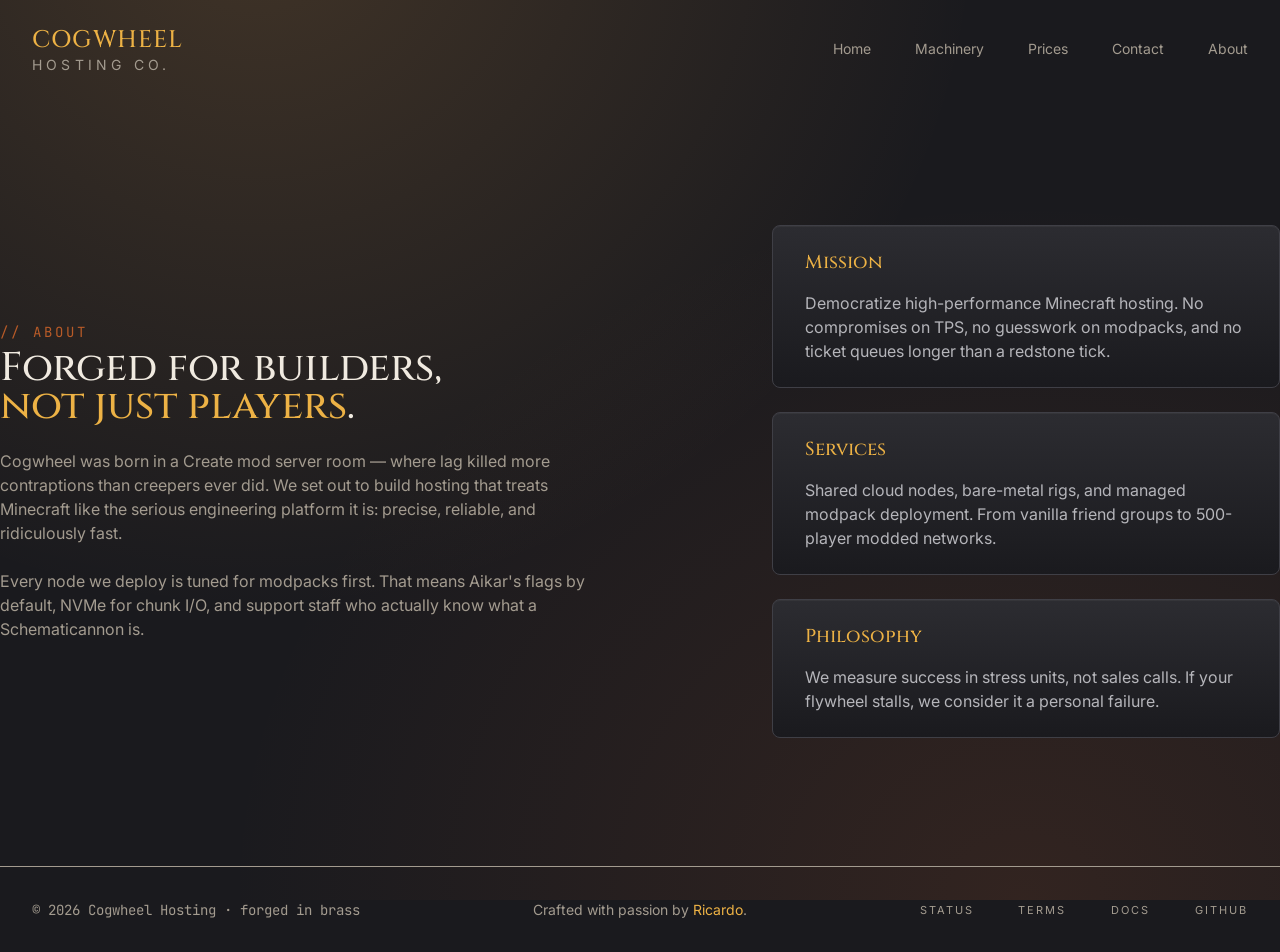
==== commit 35645df5: "feat: update navigation links and create form page." ====
--- a/pages/about.html
+++ b/pages/about.html
@@ -23,10 +23,16 @@
           <h3 class="logo"><span class="accent">Cogwheel</span><br />hosting co.</h3>
           <ul class="navbar-list">
             <li class="navbar-item"><a class="navbar-link" href="../index.html">Home</a></li>
-            <li class="navbar-item"><a class="navbar-link" href="">Machinery</a></li>
-            <li class="navbar-item"><a class="navbar-link" href="">Prices</a></li>
-            <li class="navbar-item"><a class="navbar-link" href="./pages/about.html">About</a></li>
-            <li class="navbar-item"><a class="navbar-link" href="">Contact</a></li>
+            <li class="navbar-item">
+              <a class="navbar-link" href="../index.html#machinery">Machinery</a>
+            </li>
+            <li class="navbar-item">
+              <a class="navbar-link" href="../index.html#prices">Prices</a>
+            </li>
+            <li class="navbar-item">
+              <a class="navbar-link" href="../index.html#contact">Contact</a>
+            </li>
+            <li class="navbar-item"><a class="navbar-link" href="#">About</a></li>
           </ul>
         </nav>
       </div>
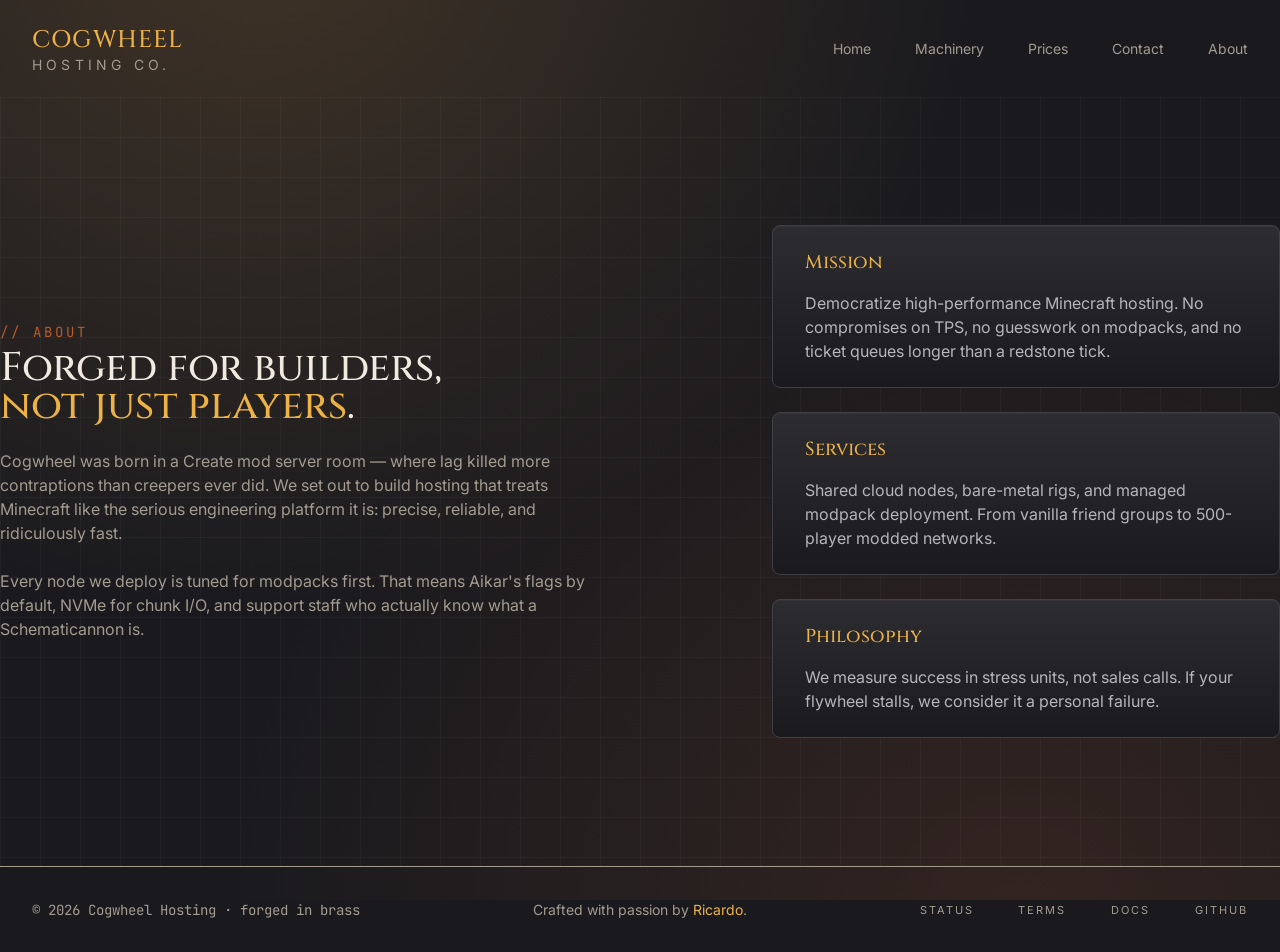
==== commit 9fd13018: "feat: enhance layout and styling across multiple pages, add receipt page and form action styles" ====
--- a/pages/about.html
+++ b/pages/about.html
@@ -3,6 +3,7 @@
   <head>
     <meta charset="UTF-8" />
     <meta name="viewport" content="width=device-width, initial-scale=1.0" />
+    <title>Cogwheel Hosting - About</title>
     <link rel="stylesheet" href="../styles/reset.css" />
     <link rel="stylesheet" href="../styles/variables.css" />
     <link rel="stylesheet" href="../styles/index.css" />
@@ -13,7 +14,6 @@
       href="https://fonts.googleapis.com/css2?family=Cinzel:wght@400..900&family=Inter:ital,opsz,wght@0,14..32,100..900;1,14..32,100..900&family=JetBrains+Mono:ital,wght@0,100..800;1,100..800&display=swap"
       rel="stylesheet"
     />
-    <title>Cogwheel Hosting - About</title>
   </head>
 
   <body>
@@ -38,7 +38,7 @@
       </div>
     </header>
 
-    <section class="about">
+    <section class="about blueprint-bg">
       <div class="container">
         <div class="about-text">
           <span class="copper-text">// about</span>
@@ -89,10 +89,10 @@
           >.
         </p>
         <ul class="footer-list">
-          <li class="list-item">Status</li>
-          <li class="list-item">Terms</li>
-          <li class="list-item">Docs</li>
-          <li class="list-item">Github</li>
+          <li class="list-item"><a href="">Status</a></li>
+          <li class="list-item"><a href="">Terms</a></li>
+          <li class="list-item"><a href="">Docs</a></li>
+          <li class="list-item"><a href="https://github.com/RicardoLopesFV">Github</a></li>
         </ul>
       </div>
     </footer>
--- a/styles/index.css
+++ b/styles/index.css
@@ -26,6 +26,14 @@
     );
 }
 
+.blueprint-bg {
+  /* Cria a grade de engenharia com linhas sutis brancas */
+  background-size: 40px 40px;
+  background-image:
+    linear-gradient(to right, rgba(255, 255, 255, 0.03) 1px, transparent 1px),
+    linear-gradient(to bottom, rgba(255, 255, 255, 0.03) 1px, transparent 1px);
+}
+
 .title {
   font-family: var(--font-family-titles);
   font-weight: 500;
@@ -40,7 +48,8 @@
   font-weight: 400;
 }
 
-.accent {
+.accent,
+.label {
   color: var(--text-accent-brass);
 }
 
@@ -80,6 +89,23 @@
   box-shadow:
     inset 0 1px 1px rgba(255, 255, 255, 0.6),
     0 6px 16px rgba(240, 169, 80, 0.3);
+}
+
+.andesite-casing {
+  background: linear-gradient(180deg, var(--btn-andesite-base) 0%, var(--btn-andesite-bottom) 100%);
+  color: var(--btn-andesite-text);
+  border: 1px solid var(--btn-andesite-border);
+  box-shadow: inset 0 1px 1px rgba(255, 255, 255, 0.05);
+}
+
+.andesite-casing:hover {
+  background: linear-gradient(180deg, var(--btn-andesite-top) 0%, var(--btn-andesite-base) 100%);
+  color: var(--text-accent-brass);
+  border-color: #52525b;
+  transform: translateY(-2px);
+  box-shadow:
+    inset 0 1px 1px rgba(255, 255, 255, 0.1),
+    0 4px 12px rgba(0, 0, 0, 0.3);
 }
 
 .machinery-cards,
@@ -176,23 +202,6 @@
 .container-btns .brass-plate {
   font-family: var(--font-family-titles);
   color: var(--btn-brass-text);
-}
-
-.container-btns .andesite-casing {
-  background: linear-gradient(180deg, var(--btn-andesite-base) 0%, var(--btn-andesite-bottom) 100%);
-  color: var(--btn-andesite-text);
-  border: 1px solid var(--btn-andesite-border);
-  box-shadow: inset 0 1px 1px rgba(255, 255, 255, 0.05);
-}
-
-.container-btns .andesite-casing:hover {
-  background: linear-gradient(180deg, var(--btn-andesite-top) 0%, var(--btn-andesite-base) 100%);
-  color: var(--text-accent-brass);
-  border-color: #52525b;
-  transform: translateY(-2px);
-  box-shadow:
-    inset 0 1px 1px rgba(255, 255, 255, 0.1),
-    0 4px 12px rgba(0, 0, 0, 0.3);
 }
 
 .container-btns .andesite-casing:active {
